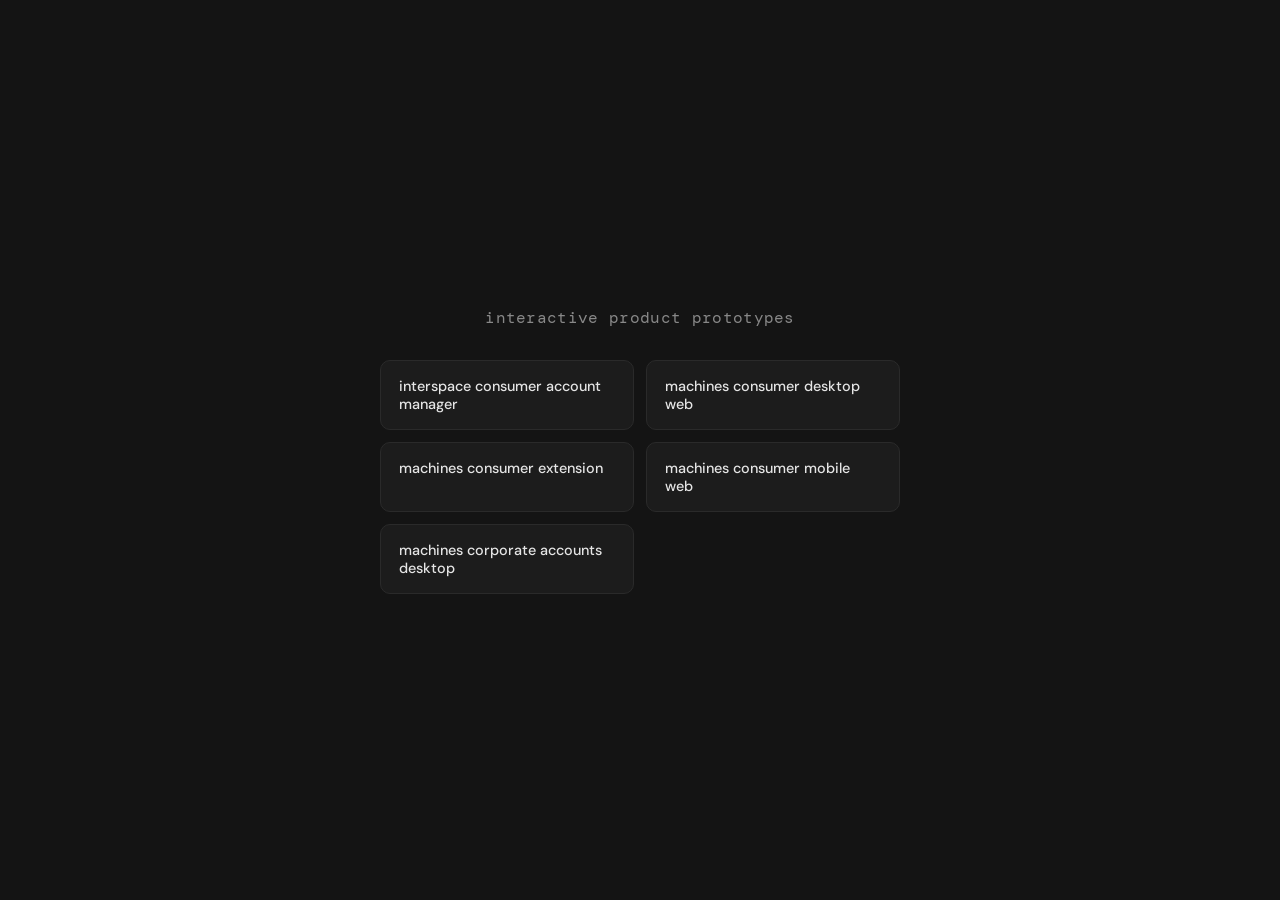
==== index.html @ 8ca64922 "Add files via upload" ====
<!DOCTYPE html>
<html lang="en">
<head>
<meta charset="UTF-8">
<meta name="viewport" content="width=device-width, initial-scale=1.0">
<title>prototypes</title>
<style>
  @import url('https://fonts.googleapis.com/css2?family=DM+Sans:wght@400;500;600&family=DM+Mono:wght@400;500&display=swap');

  * { margin: 0; padding: 0; box-sizing: border-box; }

  body {
    background: #141414;
    color: #e5e5e5;
    font-family: 'DM Sans', sans-serif;
    min-height: 100vh;
    display: flex;
    flex-direction: column;
    align-items: center;
    justify-content: center;
    padding: 2rem;
  }

  h1 {
    font-family: 'DM Mono', monospace;
    font-weight: 400;
    font-size: 1rem;
    color: #888;
    margin-bottom: 2rem;
    letter-spacing: 0.02em;
  }

  .grid {
    display: grid;
    grid-template-columns: 1fr 1fr;
    gap: 0.75rem;
    max-width: 520px;
    width: 100%;
  }

  @media (max-width: 520px) {
    .grid { grid-template-columns: 1fr; }
  }

  .card {
    background: #1c1c1c;
    border: 1px solid #2a2a2a;
    border-radius: 10px;
    padding: 1rem 1.1rem;
    text-decoration: none;
    color: #e5e5e5;
    transition: border-color 0.2s, background 0.2s;
    display: flex;
    flex-direction: column;
    gap: 0.15rem;
  }

  .card:hover {
    border-color: #555;
    background: #1f1f1f;
  }

  .card-title {
    font-weight: 500;
    font-size: 0.9rem;
  }
</style>
</head>
<body>
  <h1>interactive product prototypes</h1>
  <div class="grid">
    <a href="interspace-consumer-account-manager.html" class="card">
      <span class="card-title">interspace consumer account manager</span>
    </a>
    <a href="machines-consumer-desktop-web.html" class="card">
      <span class="card-title">machines consumer desktop web</span>
    </a>
    <a href="machines-consumer-extension.html" class="card">
      <span class="card-title">machines consumer extension</span>
    </a>
    <a href="machines-consumer-mobile.html" class="card">
      <span class="card-title">machines consumer mobile web</span>
    </a>
    <a href="machines-corporate-accounts-desktop.html" class="card">
      <span class="card-title">machines corporate accounts desktop</span>
    </a>
  </div>
</body>
</html>
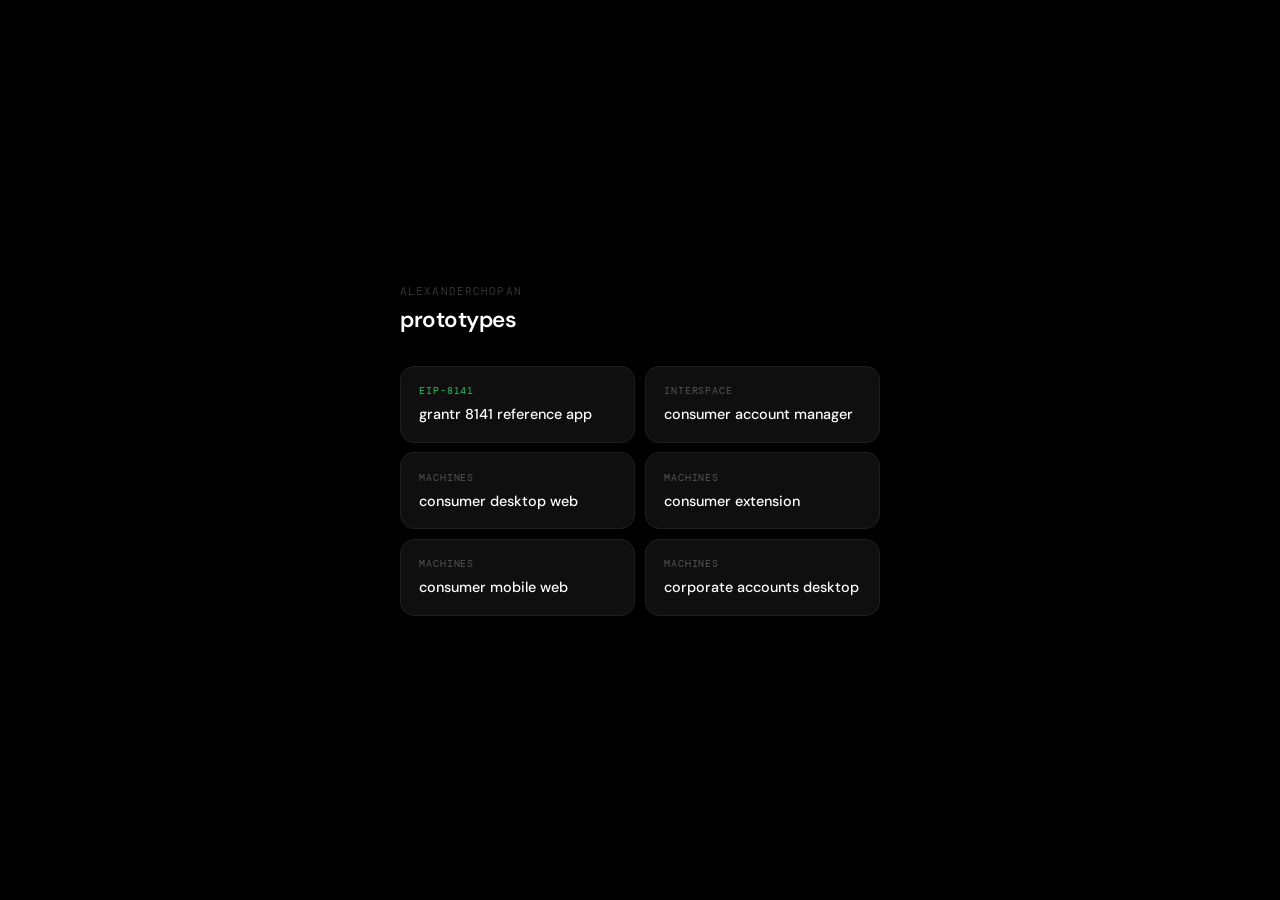
==== commit 8687593e: "Add files via upload" ====
--- a/index.html
+++ b/index.html
@@ -5,84 +5,157 @@
 <meta name="viewport" content="width=device-width, initial-scale=1.0">
 <title>prototypes</title>
 <style>
-  @import url('https://fonts.googleapis.com/css2?family=DM+Sans:wght@400;500;600&family=DM+Mono:wght@400;500&display=swap');
+  @import url('https://fonts.googleapis.com/css2?family=DM+Sans:ital,wght@0,400;0,500;0,600;1,400&family=DM+Mono:wght@400;500&display=swap');
 
   * { margin: 0; padding: 0; box-sizing: border-box; }
 
+  :root {
+    --bg: #000;
+    --surface: #0f0f0f;
+    --surface-hover: #161616;
+    --border: #1f1f1f;
+    --border-hover: #2e2e2e;
+    --text: #fff;
+    --text-secondary: #555;
+    --text-muted: #333;
+    --green: #22c55e;
+  }
+
   body {
-    background: #141414;
-    color: #e5e5e5;
+    background: var(--bg);
+    color: var(--text);
     font-family: 'DM Sans', sans-serif;
     min-height: 100vh;
     display: flex;
     flex-direction: column;
     align-items: center;
     justify-content: center;
-    padding: 2rem;
+    padding: 2rem 1.5rem;
+  }
+
+  header {
+    width: 100%;
+    max-width: 480px;
+    margin-bottom: 2rem;
+  }
+
+  .label {
+    font-family: 'DM Mono', monospace;
+    font-size: 0.7rem;
+    color: var(--text-muted);
+    letter-spacing: 0.1em;
+    text-transform: uppercase;
+    margin-bottom: 0.4rem;
   }
 
   h1 {
-    font-family: 'DM Mono', monospace;
-    font-weight: 400;
-    font-size: 1rem;
-    color: #888;
-    margin-bottom: 2rem;
-    letter-spacing: 0.02em;
+    font-size: 1.4rem;
+    font-weight: 600;
+    color: var(--text);
+    letter-spacing: -0.02em;
   }
 
   .grid {
     display: grid;
     grid-template-columns: 1fr 1fr;
-    gap: 0.75rem;
-    max-width: 520px;
+    gap: 0.6rem;
+    max-width: 480px;
     width: 100%;
   }
 
-  @media (max-width: 520px) {
+  @media (max-width: 480px) {
     .grid { grid-template-columns: 1fr; }
   }
 
   .card {
-    background: #1c1c1c;
-    border: 1px solid #2a2a2a;
-    border-radius: 10px;
-    padding: 1rem 1.1rem;
+    background: var(--surface);
+    border: 1px solid var(--border);
+    border-radius: 14px;
+    padding: 1.1rem 1.15rem;
     text-decoration: none;
-    color: #e5e5e5;
-    transition: border-color 0.2s, background 0.2s;
+    color: var(--text);
+    transition: background 0.15s, border-color 0.15s;
     display: flex;
     flex-direction: column;
-    gap: 0.15rem;
+    gap: 0.5rem;
+    position: relative;
+    overflow: hidden;
   }
 
   .card:hover {
-    border-color: #555;
-    background: #1f1f1f;
+    background: var(--surface-hover);
+    border-color: var(--border-hover);
   }
 
+  .card:hover .arrow {
+    opacity: 1;
+    transform: translateX(0);
+  }
+
+  .card-tag {
+    font-family: 'DM Mono', monospace;
+    font-size: 0.65rem;
+    letter-spacing: 0.08em;
+    text-transform: uppercase;
+    color: var(--text-secondary);
+  }
+
+  .card-tag.green { color: var(--green); }
+
   .card-title {
+    font-size: 0.9rem;
     font-weight: 500;
-    font-size: 0.9rem;
+    line-height: 1.3;
+    color: var(--text);
+  }
+
+  .arrow {
+    position: absolute;
+    bottom: 1rem;
+    right: 1rem;
+    font-size: 0.75rem;
+    color: var(--text-muted);
+    opacity: 0;
+    transform: translateX(-4px);
+    transition: opacity 0.15s, transform 0.15s;
   }
 </style>
 </head>
 <body>
-  <h1>interactive product prototypes</h1>
+  <header>
+    <div class="label">alexanderchopan</div>
+    <h1>prototypes</h1>
+  </header>
   <div class="grid">
+    <a href="https://alexanderchopan.github.io/grantr/prototype/grantr-prototype.html" class="card">
+      <span class="card-tag green">eip-8141</span>
+      <span class="card-title">grantr 8141 reference app</span>
+      <span class="arrow">↗</span>
+    </a>
     <a href="interspace-consumer-account-manager.html" class="card">
-      <span class="card-title">interspace consumer account manager</span>
+      <span class="card-tag">interspace</span>
+      <span class="card-title">consumer account manager</span>
+      <span class="arrow">↗</span>
     </a>
     <a href="machines-consumer-desktop-web.html" class="card">
-      <span class="card-title">machines consumer desktop web</span>
+      <span class="card-tag">machines</span>
+      <span class="card-title">consumer desktop web</span>
+      <span class="arrow">↗</span>
     </a>
     <a href="machines-consumer-extension.html" class="card">
-      <span class="card-title">machines consumer extension</span>
+      <span class="card-tag">machines</span>
+      <span class="card-title">consumer extension</span>
+      <span class="arrow">↗</span>
     </a>
     <a href="machines-consumer-mobile.html" class="card">
-      <span class="card-title">machines consumer mobile web</span>
+      <span class="card-tag">machines</span>
+      <span class="card-title">consumer mobile web</span>
+      <span class="arrow">↗</span>
     </a>
     <a href="machines-corporate-accounts-desktop.html" class="card">
-      <span class="card-title">machines corporate accounts desktop</span>
+      <span class="card-tag">machines</span>
+      <span class="card-title">corporate accounts desktop</span>
+      <span class="arrow">↗</span>
     </a>
   </div>
 </body>
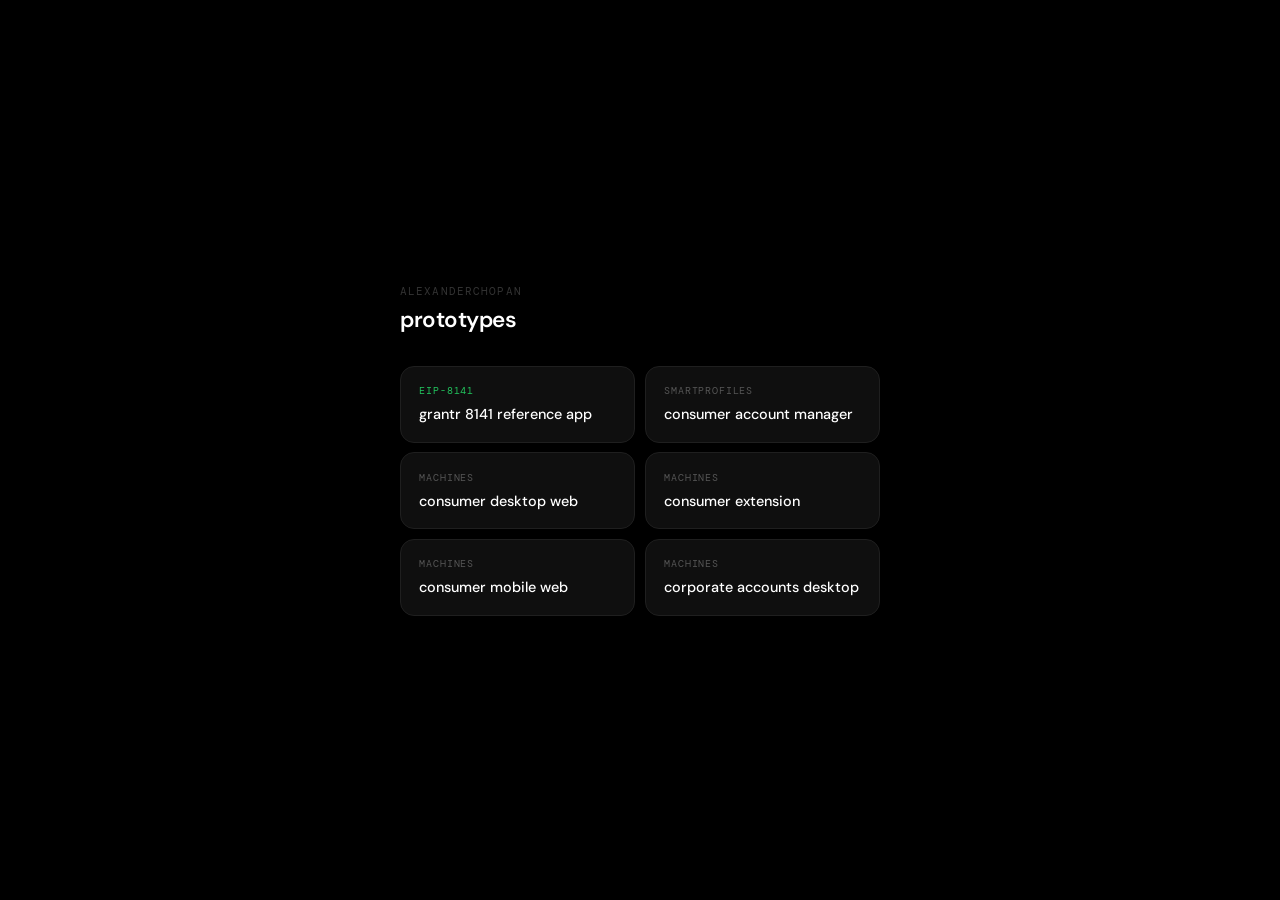
==== commit d4f70ce3: "Update index.html" ====
--- a/index.html
+++ b/index.html
@@ -6,9 +6,7 @@
 <title>prototypes</title>
 <style>
   @import url('https://fonts.googleapis.com/css2?family=DM+Sans:ital,wght@0,400;0,500;0,600;1,400&family=DM+Mono:wght@400;500&display=swap');
-
   * { margin: 0; padding: 0; box-sizing: border-box; }
-
   :root {
     --bg: #000;
     --surface: #0f0f0f;
@@ -20,7 +18,6 @@
     --text-muted: #333;
     --green: #22c55e;
   }
-
   body {
     background: var(--bg);
     color: var(--text);
@@ -32,13 +29,11 @@
     justify-content: center;
     padding: 2rem 1.5rem;
   }
-
   header {
     width: 100%;
     max-width: 480px;
     margin-bottom: 2rem;
   }
-
   .label {
     font-family: 'DM Mono', monospace;
     font-size: 0.7rem;
@@ -47,14 +42,12 @@
     text-transform: uppercase;
     margin-bottom: 0.4rem;
   }
-
   h1 {
     font-size: 1.4rem;
     font-weight: 600;
     color: var(--text);
     letter-spacing: -0.02em;
   }
-
   .grid {
     display: grid;
     grid-template-columns: 1fr 1fr;
@@ -62,11 +55,9 @@
     max-width: 480px;
     width: 100%;
   }
-
   @media (max-width: 480px) {
     .grid { grid-template-columns: 1fr; }
   }
-
   .card {
     background: var(--surface);
     border: 1px solid var(--border);
@@ -81,17 +72,14 @@
     position: relative;
     overflow: hidden;
   }
-
   .card:hover {
     background: var(--surface-hover);
     border-color: var(--border-hover);
   }
-
   .card:hover .arrow {
     opacity: 1;
     transform: translateX(0);
   }
-
   .card-tag {
     font-family: 'DM Mono', monospace;
     font-size: 0.65rem;
@@ -99,16 +87,13 @@
     text-transform: uppercase;
     color: var(--text-secondary);
   }
-
   .card-tag.green { color: var(--green); }
-
   .card-title {
     font-size: 0.9rem;
     font-weight: 500;
     line-height: 1.3;
     color: var(--text);
   }
-
   .arrow {
     position: absolute;
     bottom: 1rem;
@@ -132,8 +117,8 @@
       <span class="card-title">grantr 8141 reference app</span>
       <span class="arrow">↗</span>
     </a>
-    <a href="interspace-consumer-account-manager.html" class="card">
-      <span class="card-tag">interspace</span>
+    <a href="smartprofiles.html" class="card">
+      <span class="card-tag">smartprofiles</span>
       <span class="card-title">consumer account manager</span>
       <span class="arrow">↗</span>
     </a>
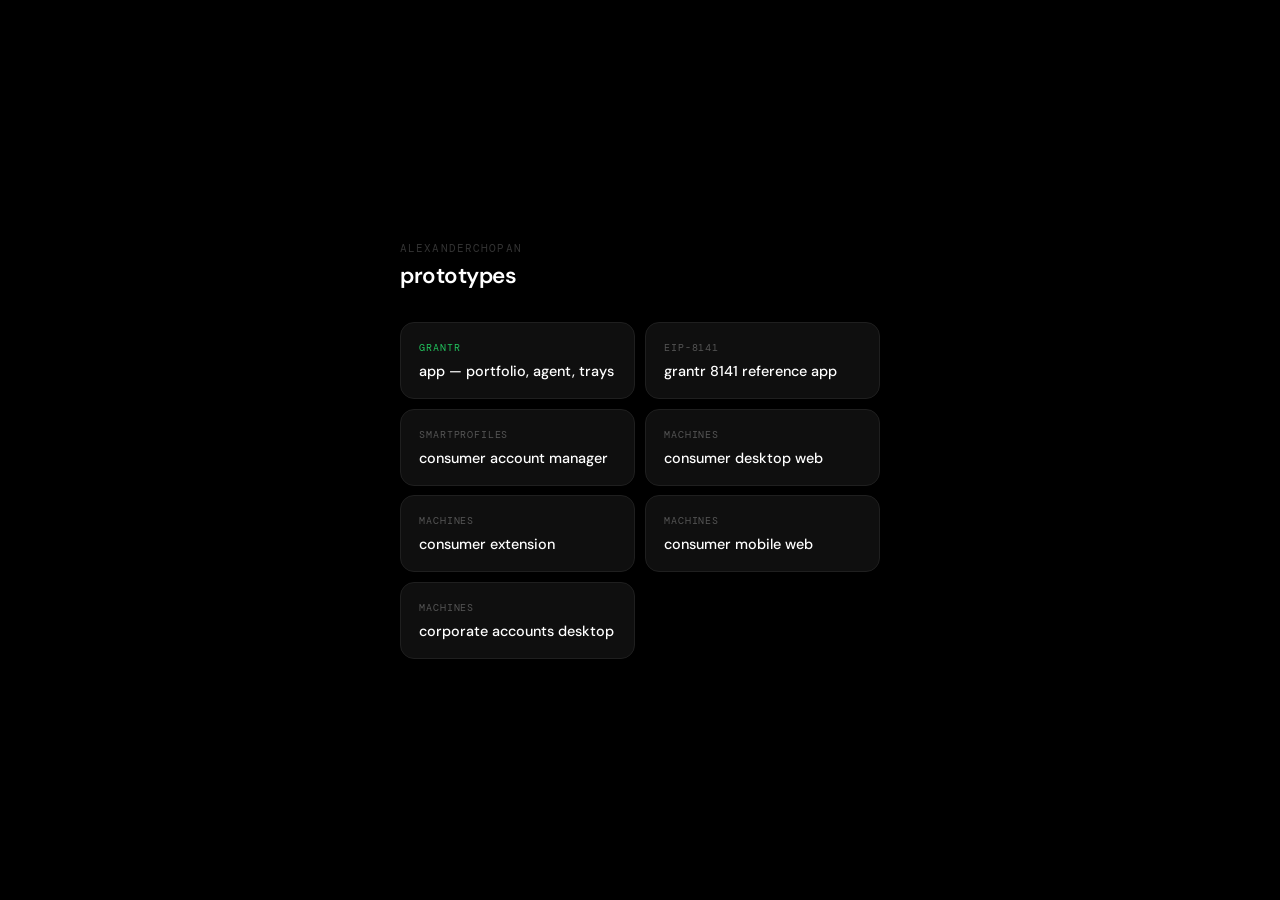
==== commit 41ead22a: "Add grantr app prototype The app spine as a clickable single-file prototype: four tabs, the member p" ====
--- a/index.html
+++ b/index.html
@@ -112,8 +112,13 @@
     <h1>prototypes</h1>
   </header>
   <div class="grid">
+    <a href="grantr-app.html" class="card">
+      <span class="card-tag green">grantr</span>
+      <span class="card-title">app — portfolio, agent, trays</span>
+      <span class="arrow">↗</span>
+    </a>
     <a href="https://alexanderchopan.github.io/grantr/prototype/grantr-prototype.html" class="card">
-      <span class="card-tag green">eip-8141</span>
+      <span class="card-tag">eip-8141</span>
       <span class="card-title">grantr 8141 reference app</span>
       <span class="arrow">↗</span>
     </a>
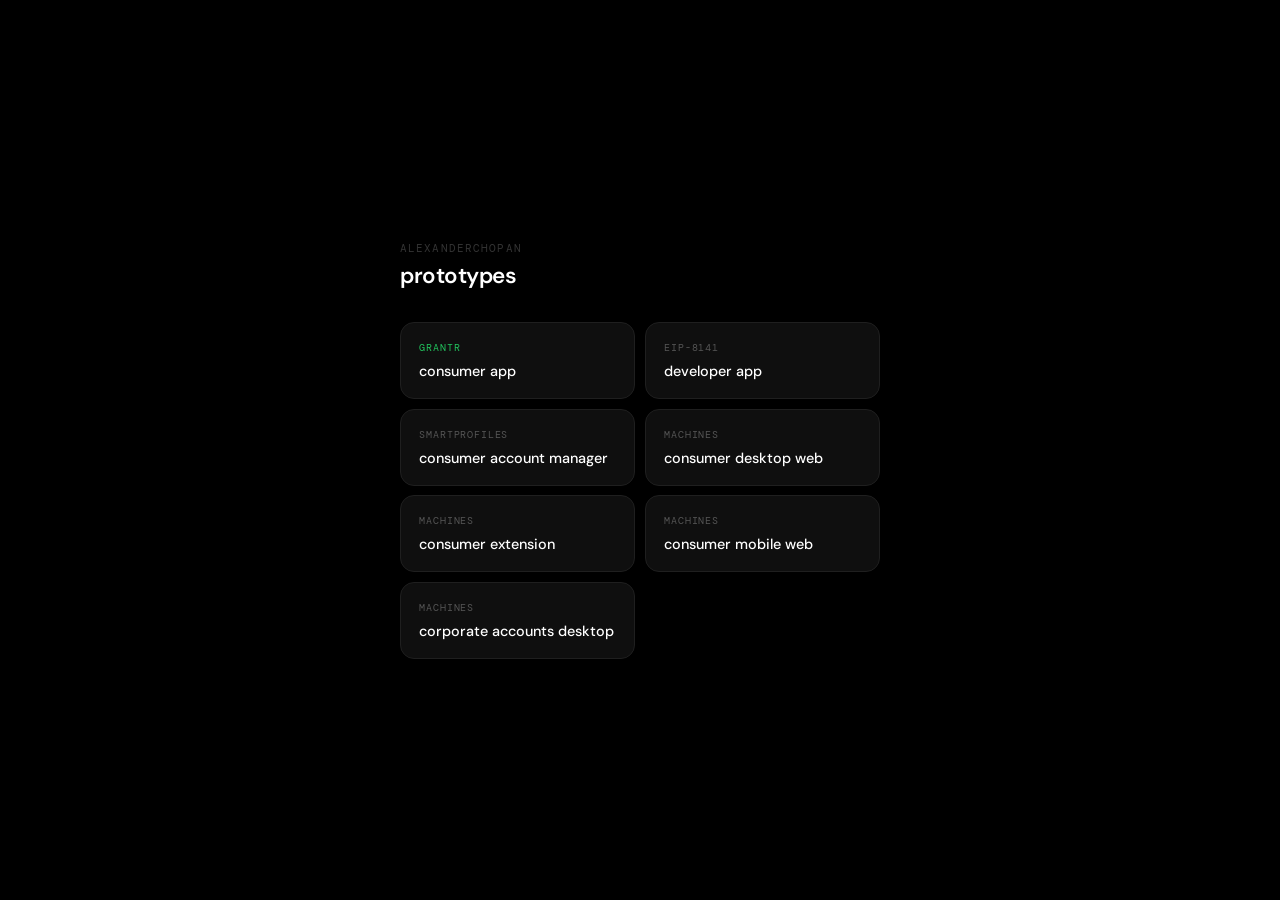
==== commit 5d7d6160: "Rename the two grantr cards to consumer app and developer app Co-Authored-By: Claude Opus 5 <noreply" ====
--- a/index.html
+++ b/index.html
@@ -114,12 +114,12 @@
   <div class="grid">
     <a href="grantr-app.html" class="card">
       <span class="card-tag green">grantr</span>
-      <span class="card-title">app — portfolio, agent, trays</span>
+      <span class="card-title">consumer app</span>
       <span class="arrow">↗</span>
     </a>
     <a href="https://alexanderchopan.github.io/grantr/prototype/grantr-prototype.html" class="card">
       <span class="card-tag">eip-8141</span>
-      <span class="card-title">grantr 8141 reference app</span>
+      <span class="card-title">developer app</span>
       <span class="arrow">↗</span>
     </a>
     <a href="smartprofiles.html" class="card">
